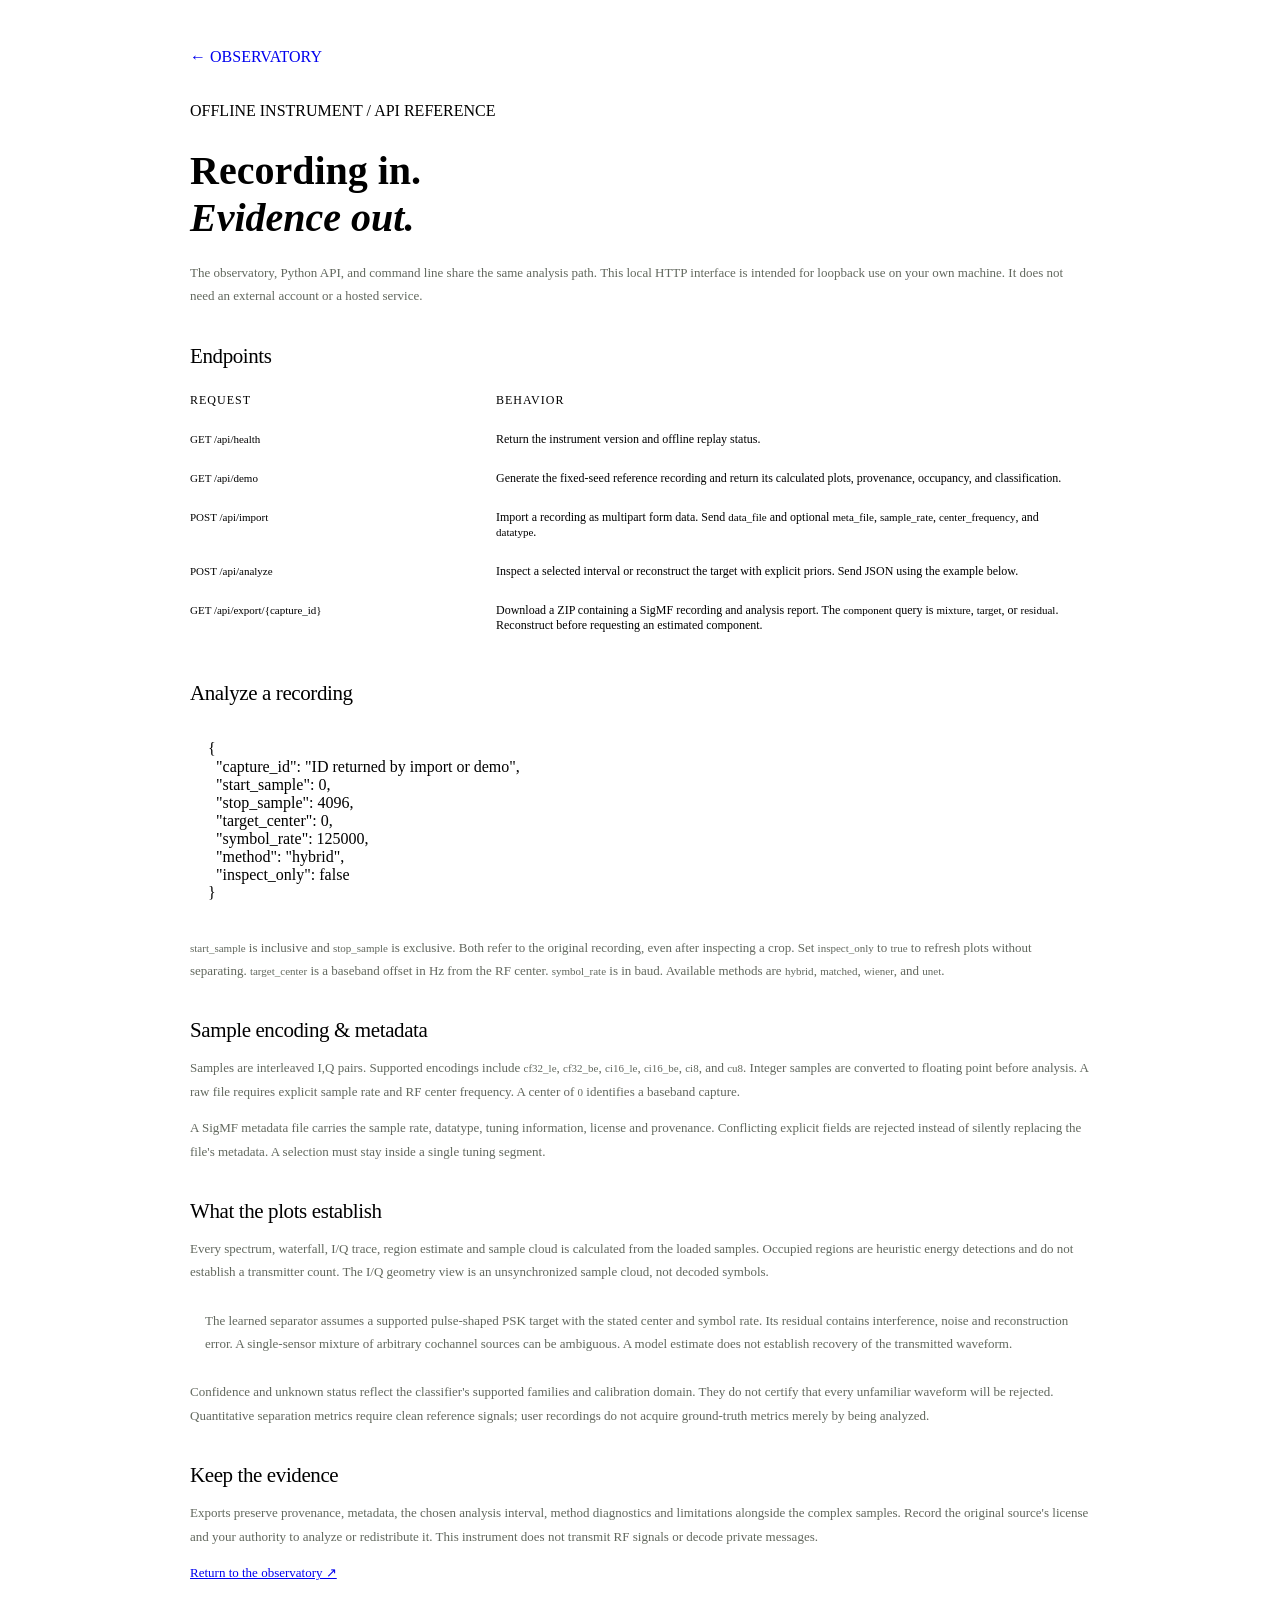
==== src/etherglass/web/api.html @ f4f175c7 "Release ETHERGLASS observatory and reproducible RF interference study" ====
<!doctype html>
<html lang="en"><head><meta charset="utf-8"><meta name="viewport" content="width=device-width,initial-scale=1"><title>ETHERGLASS · Local API reference</title><link rel="stylesheet" href="/static/style.css"><style>.reference{max-width:900px;margin:0 auto;padding:40px 28px 80px}.reference h1{font-size:40px;margin-bottom:20px}.reference h2{font-size:21px;font-weight:500;letter-spacing:-.4px;margin:36px 0 12px}.reference p,.reference li{font-size:13px;line-height:1.8;color:#62685e}.reference pre{font:11px/1.8 var(--mono);background:var(--surface);border:1px solid var(--line);padding:18px;overflow:auto;white-space:pre-wrap;overflow-wrap:anywhere}.reference code{font-family:var(--mono);font-size:11px}.reference table{width:100%;border-collapse:collapse;font-size:12px}.reference td,.reference th{border-bottom:1px solid var(--line);text-align:left;vertical-align:top;padding:12px 12px 12px 0}.reference th{font:8px var(--mono);letter-spacing:1px;color:var(--copper)}.reference td:first-child{width:34%}.back{font:10px var(--mono);text-decoration:none}.reference .note{border-left:2px solid var(--copper);padding-left:15px;margin:25px 0}</style></head><body><main class="reference"><a class="back" href="/">← OBSERVATORY</a><div class="eyebrow" style="margin-top:36px">OFFLINE INSTRUMENT / API REFERENCE</div><h1>Recording in.<br><em>Evidence out.</em></h1><p>The observatory, Python API, and command line share the same analysis path. This local HTTP interface is intended for loopback use on your own machine. It does not need an external account or a hosted service.</p><h2>Endpoints</h2><table><thead><tr><th>REQUEST</th><th>BEHAVIOR</th></tr></thead><tbody><tr><td><code>GET /api/health</code></td><td>Return the instrument version and offline replay status.</td></tr><tr><td><code>GET /api/demo</code></td><td>Generate the fixed-seed reference recording and return its calculated plots, provenance, occupancy, and classification.</td></tr><tr><td><code>POST /api/import</code></td><td>Import a recording as multipart form data. Send <code>data_file</code> and optional <code>meta_file</code>, <code>sample_rate</code>, <code>center_frequency</code>, and <code>datatype</code>.</td></tr><tr><td><code>POST /api/analyze</code></td><td>Inspect a selected interval or reconstruct the target with explicit priors. Send JSON using the example below.</td></tr><tr><td><code>GET /api/export/{capture_id}</code></td><td>Download a ZIP containing a SigMF recording and analysis report. The <code>component</code> query is <code>mixture</code>, <code>target</code>, or <code>residual</code>. Reconstruct before requesting an estimated component.</td></tr></tbody></table><h2>Analyze a recording</h2><pre>{
  "capture_id": "ID returned by import or demo",
  "start_sample": 0,
  "stop_sample": 4096,
  "target_center": 0,
  "symbol_rate": 125000,
  "method": "hybrid",
  "inspect_only": false
}</pre><p><code>start_sample</code> is inclusive and <code>stop_sample</code> is exclusive. Both refer to the original recording, even after inspecting a crop. Set <code>inspect_only</code> to <code>true</code> to refresh plots without separating. <code>target_center</code> is a baseband offset in Hz from the RF center. <code>symbol_rate</code> is in baud. Available methods are <code>hybrid</code>, <code>matched</code>, <code>wiener</code>, and <code>unet</code>.</p><h2>Sample encoding & metadata</h2><p>Samples are interleaved I,Q pairs. Supported encodings include <code>cf32_le</code>, <code>cf32_be</code>, <code>ci16_le</code>, <code>ci16_be</code>, <code>ci8</code>, and <code>cu8</code>. Integer samples are converted to floating point before analysis. A raw file requires explicit sample rate and RF center frequency. A center of <code>0</code> identifies a baseband capture.</p><p>A SigMF metadata file carries the sample rate, datatype, tuning information, license and provenance. Conflicting explicit fields are rejected instead of silently replacing the file's metadata. A selection must stay inside a single tuning segment.</p><h2>What the plots establish</h2><p>Every spectrum, waterfall, I/Q trace, region estimate and sample cloud is calculated from the loaded samples. Occupied regions are heuristic energy detections and do not establish a transmitter count. The I/Q geometry view is an unsynchronized sample cloud, not decoded symbols.</p><div class="note"><p>The learned separator assumes a supported pulse-shaped PSK target with the stated center and symbol rate. Its residual contains interference, noise and reconstruction error. A single-sensor mixture of arbitrary cochannel sources can be ambiguous. A model estimate does not establish recovery of the transmitted waveform.</p></div><p>Confidence and unknown status reflect the classifier's supported families and calibration domain. They do not certify that every unfamiliar waveform will be rejected. Quantitative separation metrics require clean reference signals; user recordings do not acquire ground-truth metrics merely by being analyzed.</p><h2>Keep the evidence</h2><p>Exports preserve provenance, metadata, the chosen analysis interval, method diagnostics and limitations alongside the complex samples. Record the original source's license and your authority to analyze or redistribute it. This instrument does not transmit RF signals or decode private messages.</p><p><a href="/">Return to the observatory ↗</a></p></main></body></html>
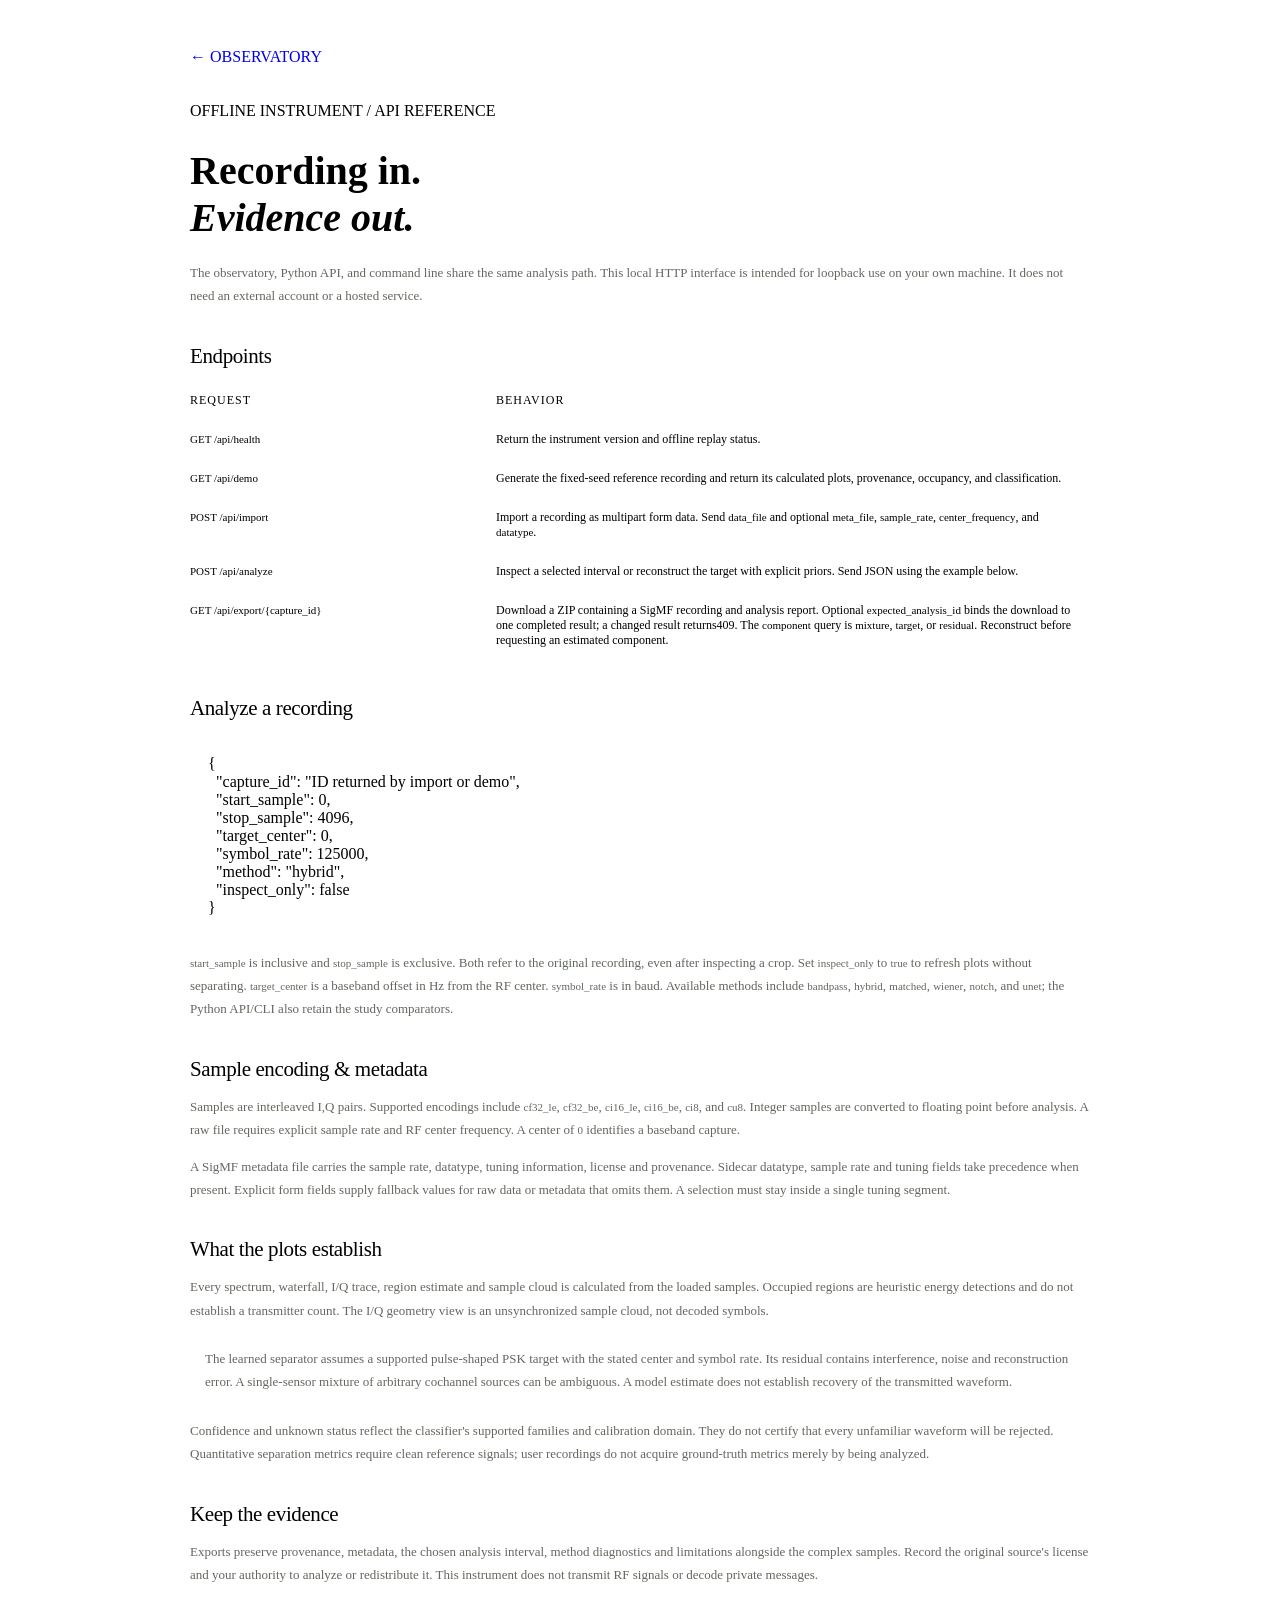
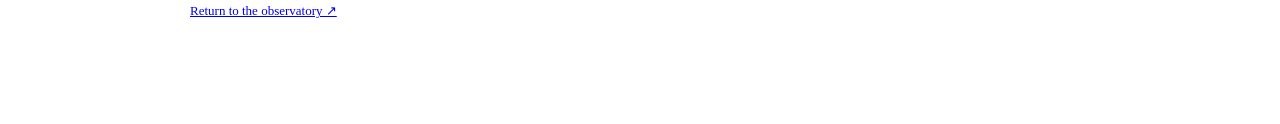
==== commit a2175938: "Bind model evidence to isolated weights and improve RF review workflows" ====
--- a/src/etherglass/web/api.html
+++ b/src/etherglass/web/api.html
@@ -1,5 +1,5 @@
 <!doctype html>
-<html lang="en"><head><meta charset="utf-8"><meta name="viewport" content="width=device-width,initial-scale=1"><title>ETHERGLASS · Local API reference</title><link rel="stylesheet" href="/static/style.css"><style>.reference{max-width:900px;margin:0 auto;padding:40px 28px 80px}.reference h1{font-size:40px;margin-bottom:20px}.reference h2{font-size:21px;font-weight:500;letter-spacing:-.4px;margin:36px 0 12px}.reference p,.reference li{font-size:13px;line-height:1.8;color:#62685e}.reference pre{font:11px/1.8 var(--mono);background:var(--surface);border:1px solid var(--line);padding:18px;overflow:auto;white-space:pre-wrap;overflow-wrap:anywhere}.reference code{font-family:var(--mono);font-size:11px}.reference table{width:100%;border-collapse:collapse;font-size:12px}.reference td,.reference th{border-bottom:1px solid var(--line);text-align:left;vertical-align:top;padding:12px 12px 12px 0}.reference th{font:8px var(--mono);letter-spacing:1px;color:var(--copper)}.reference td:first-child{width:34%}.back{font:10px var(--mono);text-decoration:none}.reference .note{border-left:2px solid var(--copper);padding-left:15px;margin:25px 0}</style></head><body><main class="reference"><a class="back" href="/">← OBSERVATORY</a><div class="eyebrow" style="margin-top:36px">OFFLINE INSTRUMENT / API REFERENCE</div><h1>Recording in.<br><em>Evidence out.</em></h1><p>The observatory, Python API, and command line share the same analysis path. This local HTTP interface is intended for loopback use on your own machine. It does not need an external account or a hosted service.</p><h2>Endpoints</h2><table><thead><tr><th>REQUEST</th><th>BEHAVIOR</th></tr></thead><tbody><tr><td><code>GET /api/health</code></td><td>Return the instrument version and offline replay status.</td></tr><tr><td><code>GET /api/demo</code></td><td>Generate the fixed-seed reference recording and return its calculated plots, provenance, occupancy, and classification.</td></tr><tr><td><code>POST /api/import</code></td><td>Import a recording as multipart form data. Send <code>data_file</code> and optional <code>meta_file</code>, <code>sample_rate</code>, <code>center_frequency</code>, and <code>datatype</code>.</td></tr><tr><td><code>POST /api/analyze</code></td><td>Inspect a selected interval or reconstruct the target with explicit priors. Send JSON using the example below.</td></tr><tr><td><code>GET /api/export/{capture_id}</code></td><td>Download a ZIP containing a SigMF recording and analysis report. The <code>component</code> query is <code>mixture</code>, <code>target</code>, or <code>residual</code>. Reconstruct before requesting an estimated component.</td></tr></tbody></table><h2>Analyze a recording</h2><pre>{
+<html lang="en"><head><meta charset="utf-8"><meta name="viewport" content="width=device-width,initial-scale=1"><title>ETHERGLASS · Local API reference</title><link rel="stylesheet" href="/static/style.css"><style>.reference{max-width:900px;margin:0 auto;padding:40px 28px 80px}.reference h1{font-size:40px;margin-bottom:20px}.reference h2{font-size:21px;font-weight:500;letter-spacing:-.4px;margin:36px 0 12px}.reference p,.reference li{font-size:13px;line-height:1.8;color:#62685e}.reference pre{font:11px/1.8 var(--mono);background:var(--surface);border:1px solid var(--line);padding:18px;overflow:auto;white-space:pre-wrap;overflow-wrap:anywhere}.reference code{font-family:var(--mono);font-size:11px}.reference table{width:100%;border-collapse:collapse;font-size:12px}.reference td,.reference th{border-bottom:1px solid var(--line);text-align:left;vertical-align:top;padding:12px 12px 12px 0}.reference th{font:8px var(--mono);letter-spacing:1px;color:var(--copper)}.reference td:first-child{width:34%}.back{font:10px var(--mono);text-decoration:none}.reference .note{border-left:2px solid var(--copper);padding-left:15px;margin:25px 0}</style></head><body><main class="reference"><a class="back" href="/">← OBSERVATORY</a><div class="eyebrow" style="margin-top:36px">OFFLINE INSTRUMENT / API REFERENCE</div><h1>Recording in.<br><em>Evidence out.</em></h1><p>The observatory, Python API, and command line share the same analysis path. This local HTTP interface is intended for loopback use on your own machine. It does not need an external account or a hosted service.</p><h2>Endpoints</h2><table><thead><tr><th>REQUEST</th><th>BEHAVIOR</th></tr></thead><tbody><tr><td><code>GET /api/health</code></td><td>Return the instrument version and offline replay status.</td></tr><tr><td><code>GET /api/demo</code></td><td>Generate the fixed-seed reference recording and return its calculated plots, provenance, occupancy, and classification.</td></tr><tr><td><code>POST /api/import</code></td><td>Import a recording as multipart form data. Send <code>data_file</code> and optional <code>meta_file</code>, <code>sample_rate</code>, <code>center_frequency</code>, and <code>datatype</code>.</td></tr><tr><td><code>POST /api/analyze</code></td><td>Inspect a selected interval or reconstruct the target with explicit priors. Send JSON using the example below.</td></tr><tr><td><code>GET /api/export/{capture_id}</code></td><td>Download a ZIP containing a SigMF recording and analysis report. Optional <code>expected_analysis_id</code> binds the download to one completed result; a changed result returns409. The <code>component</code> query is <code>mixture</code>, <code>target</code>, or <code>residual</code>. Reconstruct before requesting an estimated component.</td></tr></tbody></table><h2>Analyze a recording</h2><pre>{
   "capture_id": "ID returned by import or demo",
   "start_sample": 0,
   "stop_sample": 4096,
@@ -7,4 +7,4 @@
   "symbol_rate": 125000,
   "method": "hybrid",
   "inspect_only": false
-}</pre><p><code>start_sample</code> is inclusive and <code>stop_sample</code> is exclusive. Both refer to the original recording, even after inspecting a crop. Set <code>inspect_only</code> to <code>true</code> to refresh plots without separating. <code>target_center</code> is a baseband offset in Hz from the RF center. <code>symbol_rate</code> is in baud. Available methods are <code>hybrid</code>, <code>matched</code>, <code>wiener</code>, and <code>unet</code>.</p><h2>Sample encoding & metadata</h2><p>Samples are interleaved I,Q pairs. Supported encodings include <code>cf32_le</code>, <code>cf32_be</code>, <code>ci16_le</code>, <code>ci16_be</code>, <code>ci8</code>, and <code>cu8</code>. Integer samples are converted to floating point before analysis. A raw file requires explicit sample rate and RF center frequency. A center of <code>0</code> identifies a baseband capture.</p><p>A SigMF metadata file carries the sample rate, datatype, tuning information, license and provenance. Conflicting explicit fields are rejected instead of silently replacing the file's metadata. A selection must stay inside a single tuning segment.</p><h2>What the plots establish</h2><p>Every spectrum, waterfall, I/Q trace, region estimate and sample cloud is calculated from the loaded samples. Occupied regions are heuristic energy detections and do not establish a transmitter count. The I/Q geometry view is an unsynchronized sample cloud, not decoded symbols.</p><div class="note"><p>The learned separator assumes a supported pulse-shaped PSK target with the stated center and symbol rate. Its residual contains interference, noise and reconstruction error. A single-sensor mixture of arbitrary cochannel sources can be ambiguous. A model estimate does not establish recovery of the transmitted waveform.</p></div><p>Confidence and unknown status reflect the classifier's supported families and calibration domain. They do not certify that every unfamiliar waveform will be rejected. Quantitative separation metrics require clean reference signals; user recordings do not acquire ground-truth metrics merely by being analyzed.</p><h2>Keep the evidence</h2><p>Exports preserve provenance, metadata, the chosen analysis interval, method diagnostics and limitations alongside the complex samples. Record the original source's license and your authority to analyze or redistribute it. This instrument does not transmit RF signals or decode private messages.</p><p><a href="/">Return to the observatory ↗</a></p></main></body></html>
+}</pre><p><code>start_sample</code> is inclusive and <code>stop_sample</code> is exclusive. Both refer to the original recording, even after inspecting a crop. Set <code>inspect_only</code> to <code>true</code> to refresh plots without separating. <code>target_center</code> is a baseband offset in Hz from the RF center. <code>symbol_rate</code> is in baud. Available methods include <code>bandpass</code>, <code>hybrid</code>, <code>matched</code>, <code>wiener</code>, <code>notch</code>, and <code>unet</code>; the Python API/CLI also retain the study comparators.</p><h2>Sample encoding & metadata</h2><p>Samples are interleaved I,Q pairs. Supported encodings include <code>cf32_le</code>, <code>cf32_be</code>, <code>ci16_le</code>, <code>ci16_be</code>, <code>ci8</code>, and <code>cu8</code>. Integer samples are converted to floating point before analysis. A raw file requires explicit sample rate and RF center frequency. A center of <code>0</code> identifies a baseband capture.</p><p>A SigMF metadata file carries the sample rate, datatype, tuning information, license and provenance. Sidecar datatype, sample rate and tuning fields take precedence when present. Explicit form fields supply fallback values for raw data or metadata that omits them. A selection must stay inside a single tuning segment.</p><h2>What the plots establish</h2><p>Every spectrum, waterfall, I/Q trace, region estimate and sample cloud is calculated from the loaded samples. Occupied regions are heuristic energy detections and do not establish a transmitter count. The I/Q geometry view is an unsynchronized sample cloud, not decoded symbols.</p><div class="note"><p>The learned separator assumes a supported pulse-shaped PSK target with the stated center and symbol rate. Its residual contains interference, noise and reconstruction error. A single-sensor mixture of arbitrary cochannel sources can be ambiguous. A model estimate does not establish recovery of the transmitted waveform.</p></div><p>Confidence and unknown status reflect the classifier's supported families and calibration domain. They do not certify that every unfamiliar waveform will be rejected. Quantitative separation metrics require clean reference signals; user recordings do not acquire ground-truth metrics merely by being analyzed.</p><h2>Keep the evidence</h2><p>Exports preserve provenance, metadata, the chosen analysis interval, method diagnostics and limitations alongside the complex samples. Record the original source's license and your authority to analyze or redistribute it. This instrument does not transmit RF signals or decode private messages.</p><p><a href="/">Return to the observatory ↗</a></p></main></body></html>
